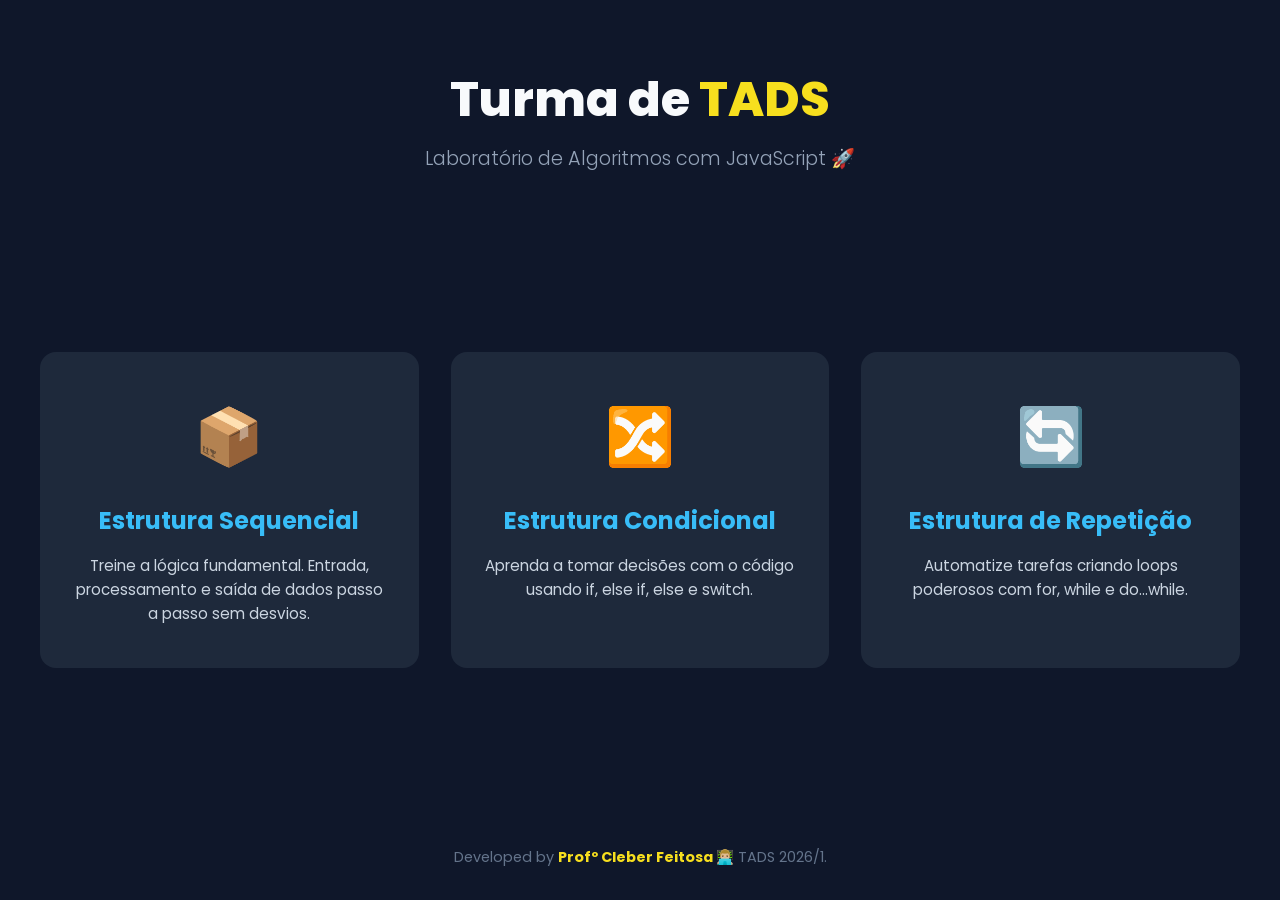
==== index.html @ 35491a61 "Sequencial+Condicional" ====
<!DOCTYPE html>
<html lang="pt-BR">

<head>
    <meta charset="UTF-8">
    <meta name="viewport" content="width=device-width, initial-scale=1.0">
    <title>TADS | Desafios JavaScript</title>
    <link href="https://fonts.googleapis.com/css2?family=Poppins:wght@300;400;600;800&display=swap" rel="stylesheet">
    <link rel="stylesheet" href="style.css">
</head>
<body>

    <header>
        <h1>Turma de <span>TADS</span></h1>
        <p>Laboratório de Algoritmos com JavaScript 🚀</p>
    </header>

    <main>
        <div class="container">
            <a href="sequencial/sequencial.html" class="card">
                <div class="icon">📦</div>
                <h2>Estrutura Sequencial</h2>
                <p>Treine a lógica fundamental. Entrada, processamento e saída de dados passo a passo sem desvios.</p>
            </a>

            <a href="condicional/condicional.html" class="card">
                <div class="icon">🔀</div>
                <h2>Estrutura Condicional</h2>
                <p>Aprenda a tomar decisões com o código usando if, else if, else e switch.</p>
            </a>

            <a href="repeticao.html" class="card">
                <div class="icon">🔄</div>
                <h2>Estrutura de Repetição</h2>
                <p>Automatize tarefas criando loops poderosos com for, while e do...while.</p>
            </a>
        </div>
    </main>

    <footer>
        <!-- <p>Desenvolvido com <strong>JavaScript</strong> para os discentes de TADS.</p> -->
        <p>Developed by <strong>Profº Cleber Feitosa 👨🏼‍💻</strong> TADS 2026/1.</p>
    </footer>

</body>
</html>
---- style.css ----
/* 1. Reset e Configurações Globais */
* {
    margin: 0;
    padding: 0;
    box-sizing: border-box;
    font-family: 'Poppins', sans-serif;
}

/* 2. Variáveis de Cores (Paleta Dark Mode) */
:root {
    --bg-color: #0f172a;
    --card-bg: #1e293b;
    --text-color: #f8fafc;
    --js-yellow: #f7df1e;
    --accent-blue: #38bdf8;
}

/* 3. Estilo do Corpo da Página */
body {
    background-color: var(--bg-color);
    color: var(--text-color);
    display: flex;
    flex-direction: column;
    min-height: 100vh;
}

/* 4. Cabeçalho */
header {
    text-align: center;
    padding: 4rem 2rem 2rem;
    animation: fadeInDown 1s ease;
}

header h1 { font-size: 3rem; font-weight: 800; margin-bottom: 0.5rem; }
header h1 span { color: var(--js-yellow); }
header p { font-size: 1.2rem; color: #94a3b8; font-weight: 300; }

/* 5. Área Principal e Grid */
main {
    flex: 1;
    display: flex;
    justify-content: center;
    align-items: center;
    padding: 2rem;
}

.container {
    display: grid;
    grid-template-columns: repeat(auto-fit, minmax(300px, 1fr));
    gap: 2rem;
    max-width: 1200px;
    width: 100%;
}

/* 6. Os Cards de Exercícios */
.card {
    background-color: var(--card-bg);
    border-radius: 16px;
    padding: 2.5rem 2rem;
    text-align: center;
    text-decoration: none;
    color: var(--text-color);
    transition: all 0.3s ease;
    position: relative;
    overflow: hidden;
    border: 2px solid transparent;
    animation: fadeInUp 1s ease;
}

.icon { font-size: 3.5rem; margin-bottom: 1.5rem; }
.card h2 { font-size: 1.5rem; margin-bottom: 1rem; color: var(--accent-blue); }
.card p { font-size: 0.95rem; color: #cbd5e1; line-height: 1.6; }

/* 7. Efeitos de Interação (Hover) */
.card::before {
    content: '';
    position: absolute;
    top: 0; left: 0;
    width: 100%; height: 4px;
    background-color: var(--js-yellow);
    transform: scaleX(0);
    transition: transform 0.3s ease;
    transform-origin: left;
}

.card:hover {
    transform: translateY(-10px);
    border-color: rgba(247, 223, 30, 0.3);
    box-shadow: 0 15px 30px rgba(0, 0, 0, 0.4), 0 0 20px rgba(247, 223, 30, 0.1);
}

.card:hover::before { transform: scaleX(1); }

/* 8. Rodapé */
footer { text-align: center; padding: 2rem; color: #64748b; font-size: 0.9rem; }
footer strong { color: var(--js-yellow); }

/* 9. Animações de Entrada */
@keyframes fadeInDown {
    from { opacity: 0; transform: translateY(-30px); }
    to { opacity: 1; transform: translateY(0); }
}

@keyframes fadeInUp {
    from { opacity: 0; transform: translateY(30px); }
    to { opacity: 1; transform: translateY(0); }
}

.card:nth-child(1) { animation-delay: 0.1s; animation-fill-mode: both; }
.card:nth-child(2) { animation-delay: 0.3s; animation-fill-mode: both; }
.card:nth-child(3) { animation-delay: 0.5s; animation-fill-mode: both; }
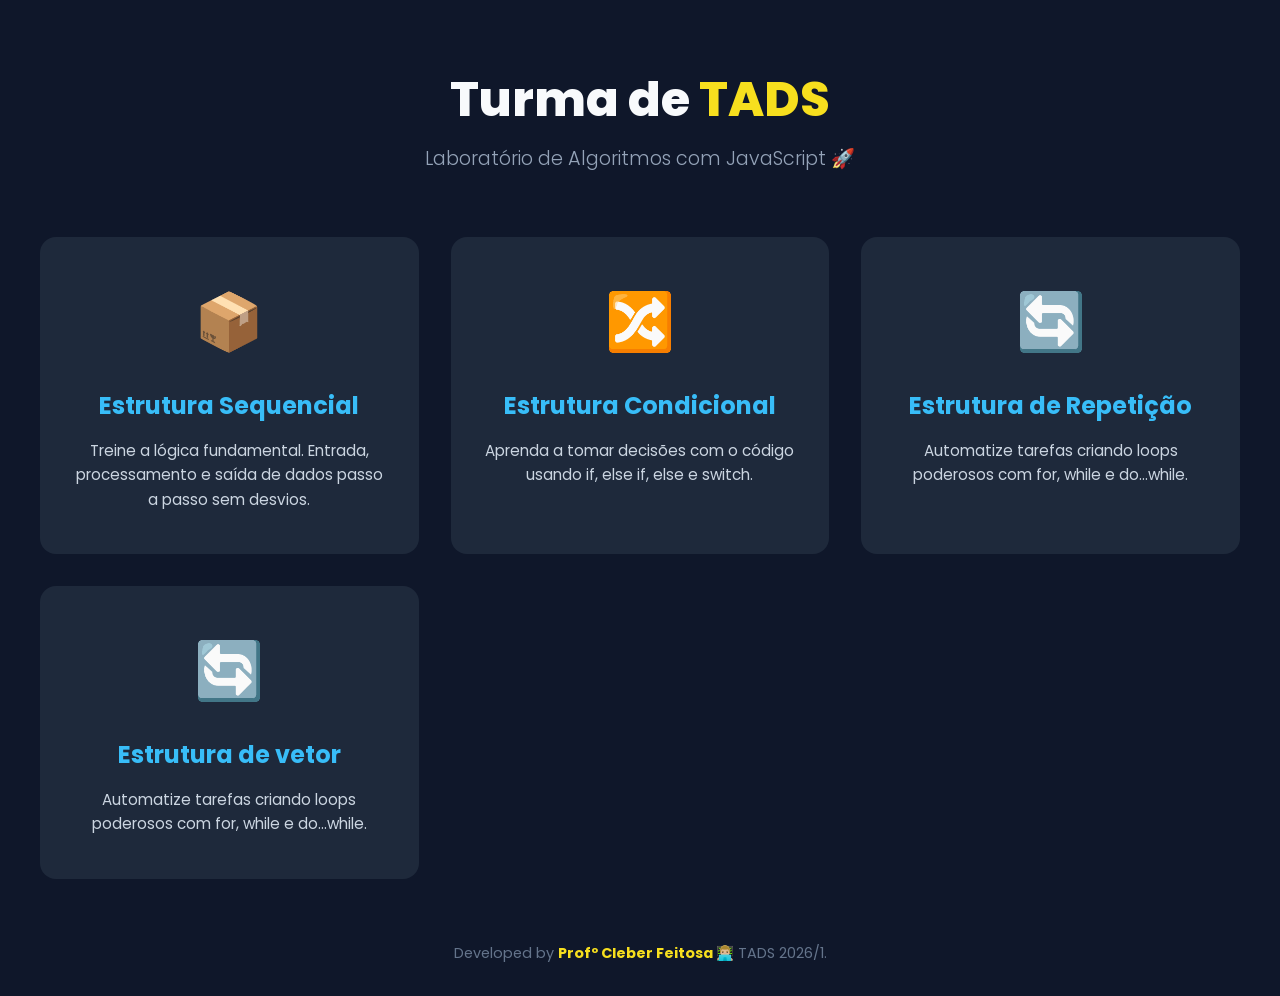
==== commit 1ebdf7e0: "adicionado vetor" ====
--- a/index.html
+++ b/index.html
@@ -34,6 +34,11 @@
                 <h2>Estrutura de Repetição</h2>
                 <p>Automatize tarefas criando loops poderosos com for, while e do...while.</p>
             </a>
+            <a href="/vetor/vetor.html" class="card">
+                <div class="icon">🔄</div>
+                <h2>Estrutura de vetor</h2>
+                <p>Automatize tarefas criando loops poderosos com for, while e do...while.</p>
+            </a>
         </div>
     </main>
 
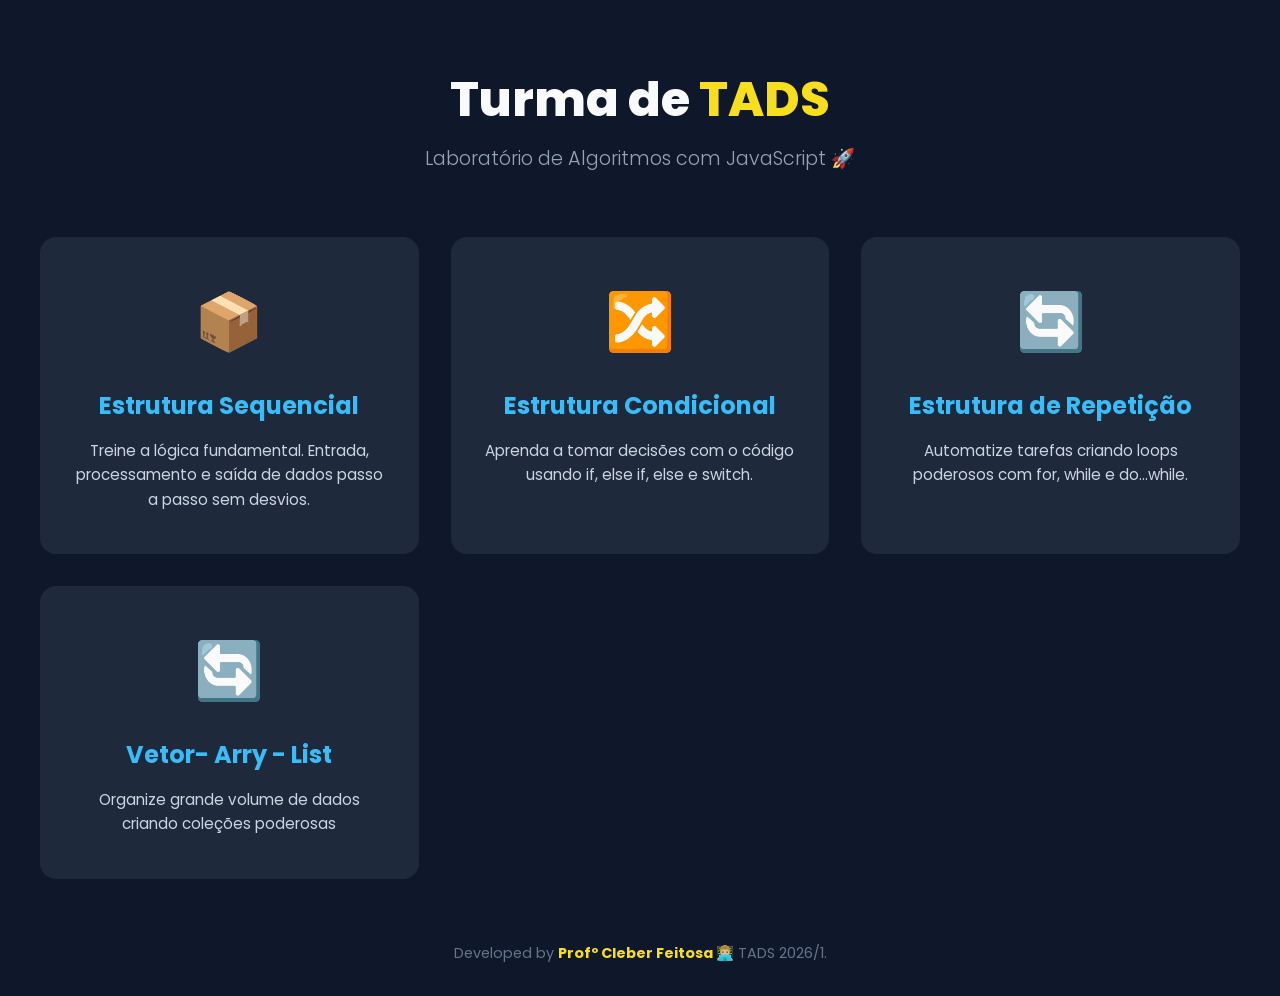
==== commit 1ea7cef3: "Vetor- exercício 2" ====
--- a/index.html
+++ b/index.html
@@ -36,8 +36,8 @@
             </a>
             <a href="/vetor/vetor.html" class="card">
                 <div class="icon">🔄</div>
-                <h2>Estrutura de vetor</h2>
-                <p>Automatize tarefas criando loops poderosos com for, while e do...while.</p>
+                <h2>Vetor- Arry - List</h2>
+                <p>Organize grande volume de dados criando coleções poderosas</p>
             </a>
         </div>
     </main>
